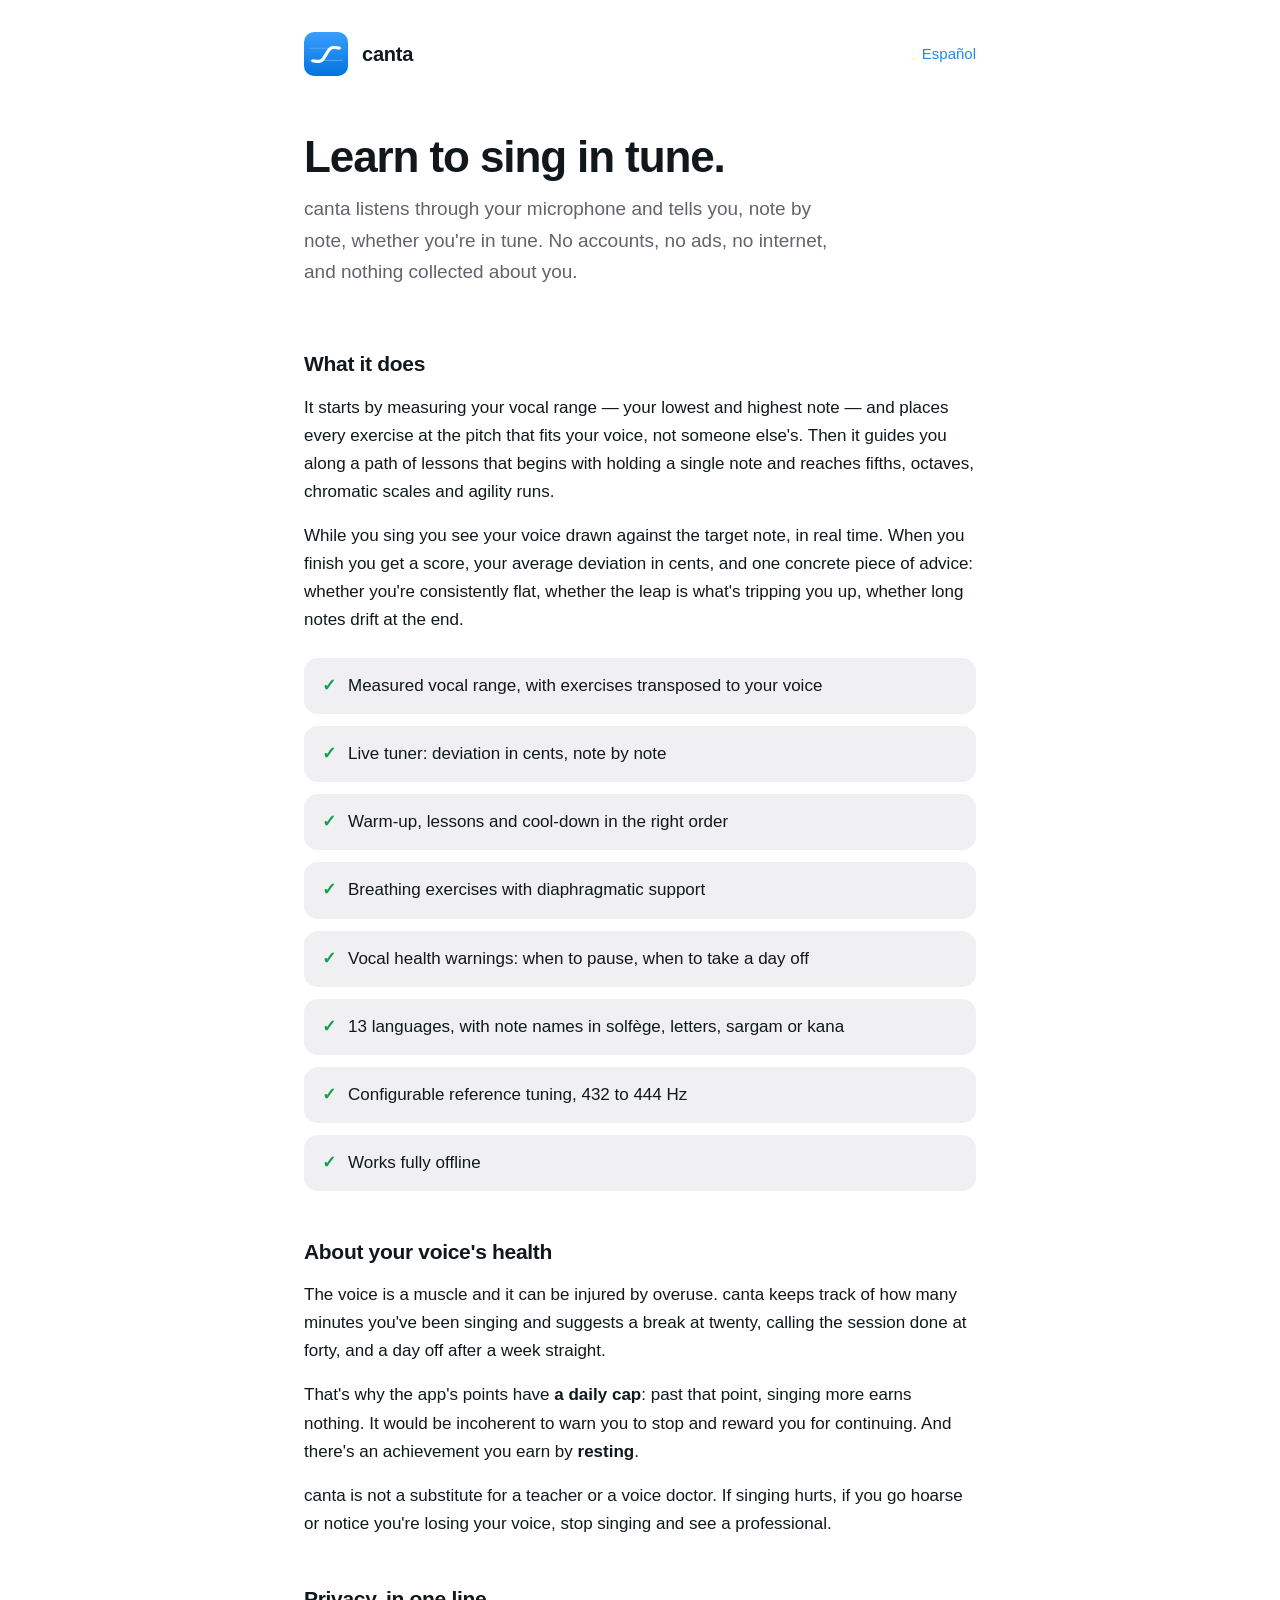
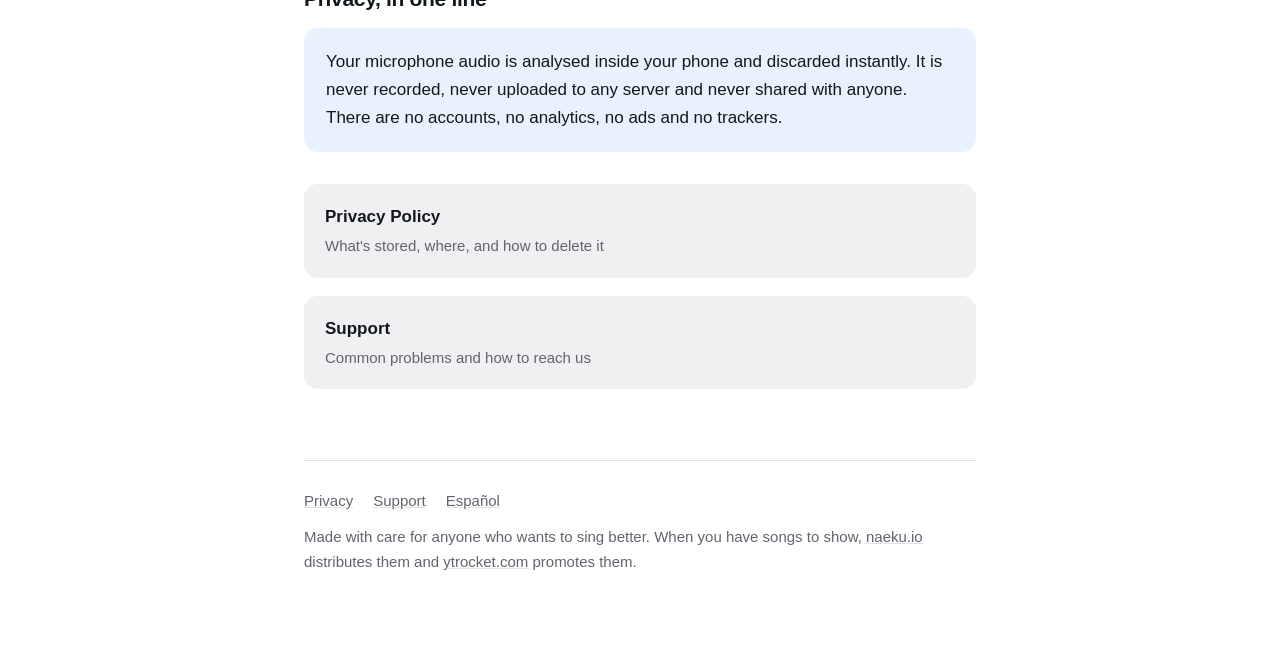
==== en.html @ 2e2c88a8 "Sitio de soporte y políticas de canta Sirve las dos URL públicas que exigen App Store y Google Play:" ====
<!doctype html>
<html lang="en">
  <head>
    <meta charset="utf-8" />
    <meta name="viewport" content="width=device-width, initial-scale=1" />
    <title>canta — the singing trainer that listens</title>
    <meta
      name="description"
      content="canta is a free singing trainer that listens to your voice and tells you whether you're in tune, note by note. Works offline and collects no data."
    />
    <link rel="icon" href="assets/favicon.png" />
    <link rel="stylesheet" href="styles.css" />
    <link rel="alternate" hreflang="en" href="en.html" />
    <link rel="alternate" hreflang="es" href="index.html" />
  </head>
  <body>
    <div class="wrap">
      <header class="site">
        <img src="assets/icon.png" alt="" />
        <a class="name" href="en.html">canta</a>
        <span class="spacer"></span>
        <a class="lang" href="index.html">Español</a>
      </header>

      <section class="hero">
        <h1>Learn to sing in tune.</h1>
        <p class="lede">
          canta listens through your microphone and tells you, note by note, whether you're in tune.
          No accounts, no ads, no internet, and nothing collected about you.
        </p>
      </section>

      <h2>What it does</h2>
      <p>
        It starts by measuring your vocal range — your lowest and highest note — and places every
        exercise at the pitch that fits your voice, not someone else's. Then it guides you along a
        path of lessons that begins with holding a single note and reaches fifths, octaves, chromatic
        scales and agility runs.
      </p>
      <p>
        While you sing you see your voice drawn against the target note, in real time. When you
        finish you get a score, your average deviation in cents, and one concrete piece of advice:
        whether you're consistently flat, whether the leap is what's tripping you up, whether long
        notes drift at the end.
      </p>

      <ul class="facts">
        <li><span class="tick">✓</span> <span>Measured vocal range, with exercises transposed to your voice</span></li>
        <li><span class="tick">✓</span> <span>Live tuner: deviation in cents, note by note</span></li>
        <li><span class="tick">✓</span> <span>Warm-up, lessons and cool-down in the right order</span></li>
        <li><span class="tick">✓</span> <span>Breathing exercises with diaphragmatic support</span></li>
        <li><span class="tick">✓</span> <span>Vocal health warnings: when to pause, when to take a day off</span></li>
        <li><span class="tick">✓</span> <span>13 languages, with note names in solfège, letters, sargam or kana</span></li>
        <li><span class="tick">✓</span> <span>Configurable reference tuning, 432 to 444 Hz</span></li>
        <li><span class="tick">✓</span> <span>Works fully offline</span></li>
      </ul>

      <h2>About your voice's health</h2>
      <p>
        The voice is a muscle and it can be injured by overuse. canta keeps track of how many minutes
        you've been singing and suggests a break at twenty, calling the session done at forty, and a
        day off after a week straight.
      </p>
      <p>
        That's why the app's points have <strong>a daily cap</strong>: past that point, singing more
        earns nothing. It would be incoherent to warn you to stop and reward you for continuing. And
        there's an achievement you earn by <strong>resting</strong>.
      </p>
      <p>
        canta is not a substitute for a teacher or a voice doctor. If singing hurts, if you go hoarse
        or notice you're losing your voice, stop singing and see a professional.
      </p>

      <h2>Privacy, in one line</h2>
      <div class="callout">
        <p>
          Your microphone audio is analysed inside your phone and discarded instantly. It is never
          recorded, never uploaded to any server and never shared with anyone. There are no accounts,
          no analytics, no ads and no trackers.
        </p>
      </div>

      <ul class="cards">
        <li>
          <a href="privacy.html">
            <span class="title">Privacy Policy</span>
            <span class="sub">What's stored, where, and how to delete it</span>
          </a>
        </li>
        <li>
          <a href="support.html">
            <span class="title">Support</span>
            <span class="sub">Common problems and how to reach us</span>
          </a>
        </li>
      </ul>

      <footer class="site">
        <div class="links">
          <a href="privacy.html">Privacy</a>
          <a href="support.html">Support</a>
          <a href="index.html">Español</a>
        </div>
        <p>
          Made with care for anyone who wants to sing better. When you have songs to show,
          <a href="https://naeku.io">naeku.io</a> distributes them and
          <a href="https://ytrocket.com">ytrocket.com</a> promotes them.
        </p>
      </footer>
    </div>
  </body>
</html>
---- styles.css ----
/* canta — sitio de soporte y políticas.
   Una sola hoja para todas las páginas. Sin fuentes ni recursos externos:
   la página carga igual de rápido en una conexión mala y no filtra visitas
   a terceros, que sería contradictorio en un sitio que promete no rastrear. */

:root {
  --bg: #ffffff;
  --bg-elevated: #f0f0f3;
  --border: #e0e1e6;
  --text: #11181c;
  --text-secondary: #60646c;
  --accent: #208aef;
  --accent-quiet: #e8f2fd;
  --tuned: #12a150;
  --radius: 14px;
  --measure: 42rem;
  color-scheme: light dark;
}

@media (prefers-color-scheme: dark) {
  :root {
    --bg: #000000;
    --bg-elevated: #17181a;
    --border: #2e3135;
    --text: #f4f5f6;
    --text-secondary: #b0b4ba;
    --accent: #4da3f5;
    --accent-quiet: #10243a;
    --tuned: #3dd68c;
  }
}

* {
  box-sizing: border-box;
}

html {
  -webkit-text-size-adjust: 100%;
}

body {
  margin: 0;
  padding: 0 1.5rem 5rem;
  background: var(--bg);
  color: var(--text);
  font-family: -apple-system, BlinkMacSystemFont, 'Segoe UI', Roboto, 'Helvetica Neue', Arial,
    sans-serif;
  font-size: 1.0625rem;
  line-height: 1.65;
  -webkit-font-smoothing: antialiased;
}

.wrap {
  max-width: var(--measure);
  margin: 0 auto;
}

/* --- Cabecera --- */

header.site {
  display: flex;
  align-items: center;
  gap: 0.875rem;
  padding: 2rem 0 0;
}

header.site img {
  width: 44px;
  height: 44px;
  border-radius: 10px;
  display: block;
}

header.site .name {
  font-size: 1.25rem;
  font-weight: 650;
  letter-spacing: -0.01em;
  text-decoration: none;
  color: var(--text);
}

header.site .spacer {
  flex: 1;
}

header.site .lang {
  font-size: 0.9375rem;
  color: var(--accent);
  text-decoration: none;
}

header.site .lang:hover {
  text-decoration: underline;
}

/* --- Portada --- */

.hero {
  padding: 3.5rem 0 1rem;
}

.hero img.mark {
  width: 96px;
  height: 96px;
  border-radius: 22px;
  display: block;
  margin-bottom: 1.75rem;
}

h1 {
  font-size: clamp(2rem, 6vw, 2.75rem);
  line-height: 1.12;
  letter-spacing: -0.025em;
  font-weight: 700;
  margin: 0 0 0.75rem;
}

.lede {
  font-size: 1.1875rem;
  color: var(--text-secondary);
  margin: 0;
  max-width: 34rem;
}

h2 {
  font-size: 1.3125rem;
  letter-spacing: -0.015em;
  font-weight: 650;
  margin: 2.75rem 0 0.75rem;
}

h3 {
  font-size: 1.0625rem;
  font-weight: 650;
  margin: 1.75rem 0 0.5rem;
}

p {
  margin: 0 0 1rem;
}

ul {
  margin: 0 0 1rem;
  padding-left: 1.25rem;
}

li {
  margin-bottom: 0.4rem;
}

a {
  color: var(--accent);
}

strong {
  font-weight: 650;
}

code {
  font-family: ui-monospace, SFMono-Regular, Menlo, Consolas, monospace;
  font-size: 0.9em;
  background: var(--bg-elevated);
  padding: 0.1em 0.4em;
  border-radius: 5px;
}

hr {
  border: 0;
  border-top: 1px solid var(--border);
  margin: 3rem 0;
}

.updated {
  font-size: 0.9375rem;
  color: var(--text-secondary);
  margin: 0 0 2rem;
}

/* --- Resumen destacado --- */

.callout {
  background: var(--accent-quiet);
  border-radius: var(--radius);
  padding: 1.25rem 1.375rem;
  margin: 0 0 2rem;
}

.callout p:last-child {
  margin-bottom: 0;
}

/* --- Rejilla de puntos --- */

.facts {
  list-style: none;
  padding: 0;
  margin: 1.5rem 0 0;
  display: grid;
  gap: 0.75rem;
}

.facts li {
  display: flex;
  gap: 0.75rem;
  align-items: baseline;
  background: var(--bg-elevated);
  border-radius: var(--radius);
  padding: 0.875rem 1.125rem;
  margin: 0;
}

.facts .tick {
  color: var(--tuned);
  font-weight: 700;
  flex-shrink: 0;
}

/* --- Tarjetas de enlace --- */

.cards {
  display: grid;
  gap: 0.75rem;
  margin: 1.5rem 0 0;
  padding: 0;
  list-style: none;
}

.cards a {
  display: block;
  background: var(--bg-elevated);
  border: 1px solid transparent;
  border-radius: var(--radius);
  padding: 1.125rem 1.25rem;
  text-decoration: none;
  color: inherit;
}

.cards a:hover {
  border-color: var(--accent);
}

.cards .title {
  font-weight: 650;
  display: block;
  margin-bottom: 0.15rem;
}

.cards .sub {
  color: var(--text-secondary);
  font-size: 0.9375rem;
  display: block;
}

/* --- Pie --- */

footer.site {
  margin-top: 4rem;
  padding-top: 1.75rem;
  border-top: 1px solid var(--border);
  font-size: 0.9375rem;
  color: var(--text-secondary);
}

footer.site a {
  color: var(--text-secondary);
  text-decoration: underline;
  text-decoration-color: var(--border);
}

footer.site a:hover {
  color: var(--accent);
}

footer.site .links {
  display: flex;
  flex-wrap: wrap;
  gap: 0.375rem 1.25rem;
  margin-bottom: 0.75rem;
}
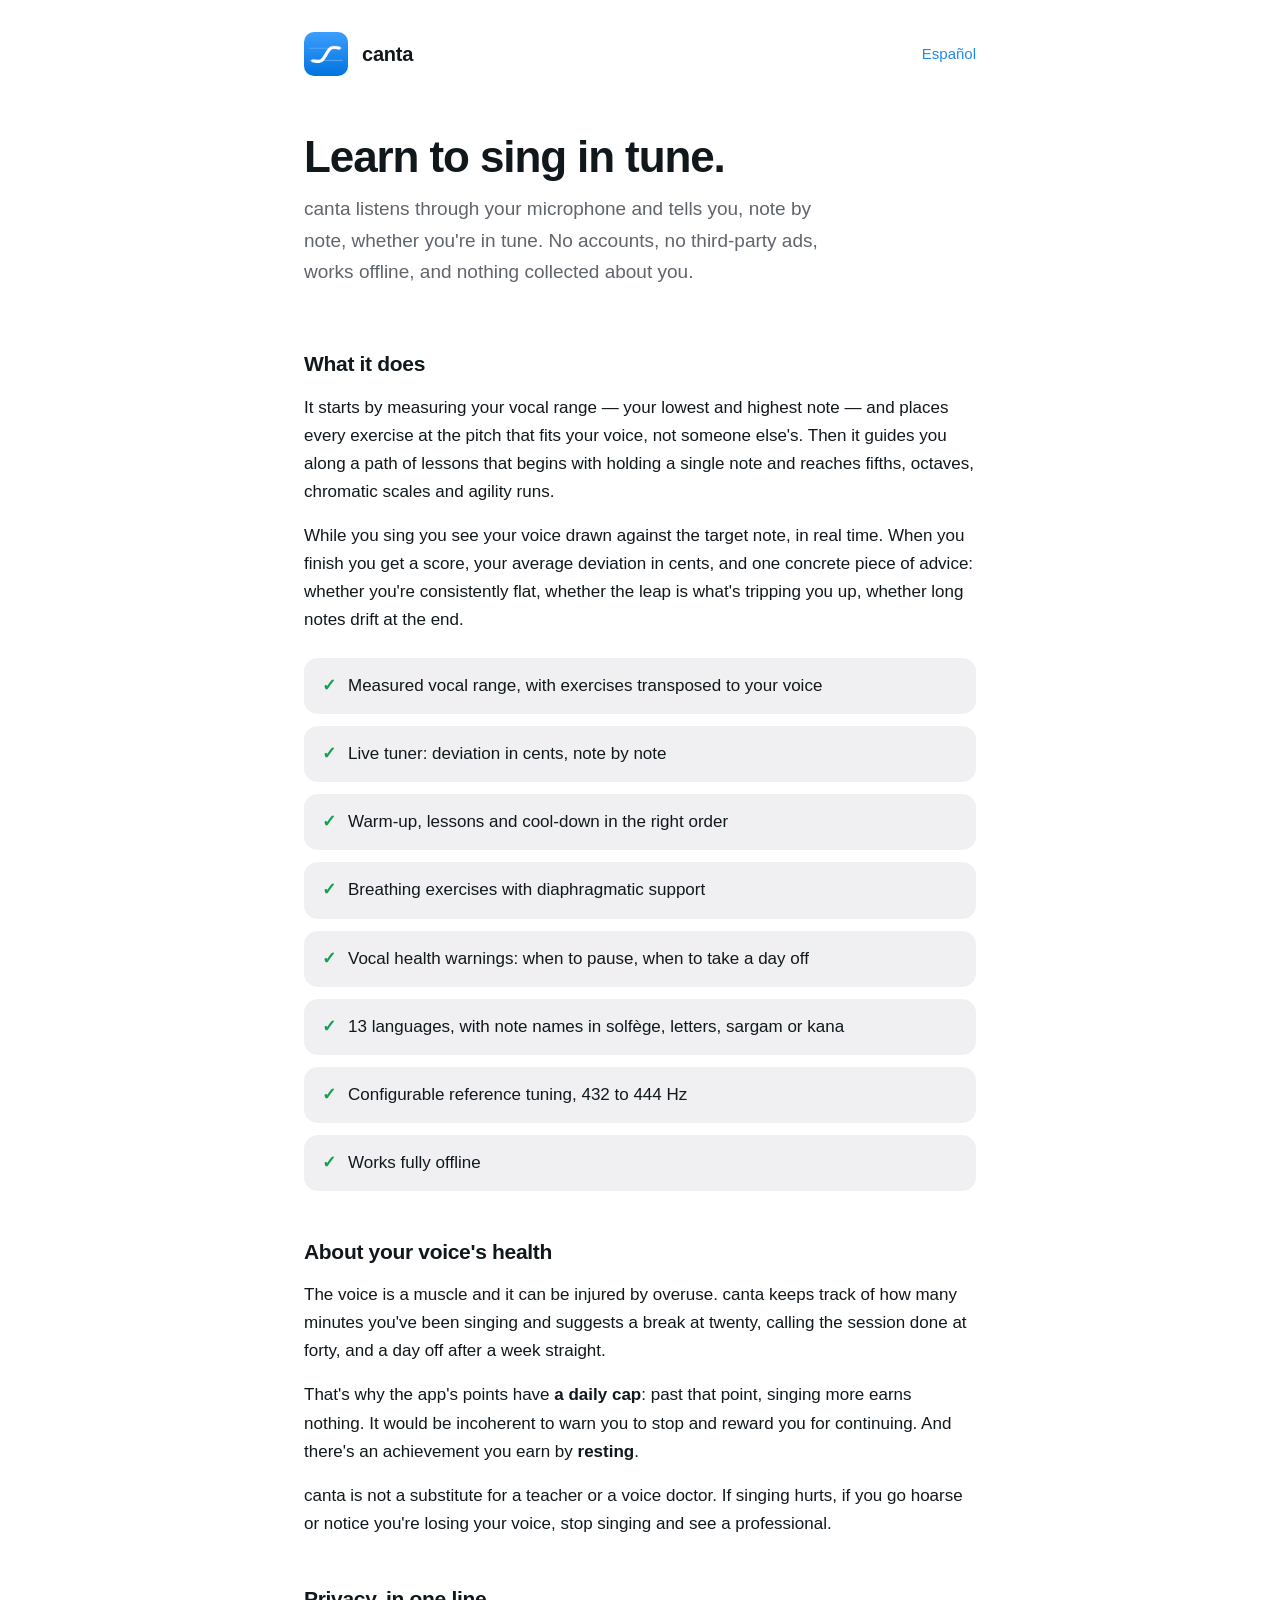
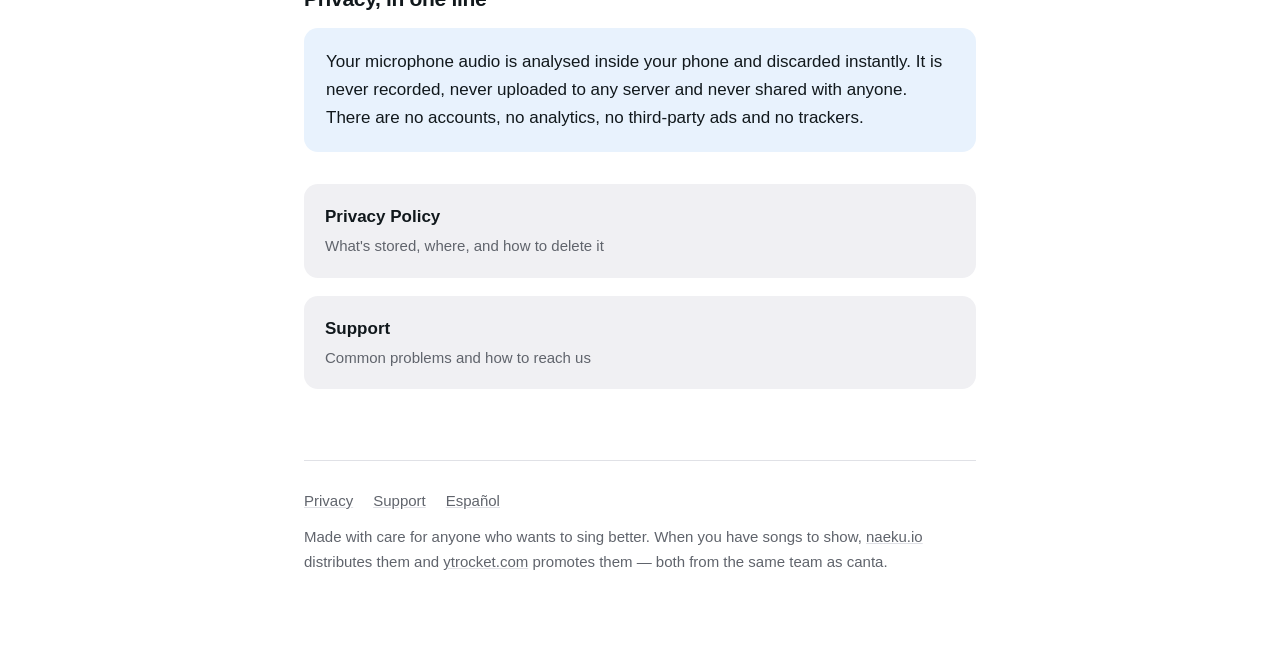
==== commit eacc0dc0: "Declarar el vínculo con naeku y ytrocket" ====
--- a/en.html
+++ b/en.html
@@ -26,7 +26,7 @@
         <h1>Learn to sing in tune.</h1>
         <p class="lede">
           canta listens through your microphone and tells you, note by note, whether you're in tune.
-          No accounts, no ads, no internet, and nothing collected about you.
+          No accounts, no third-party ads, works offline, and nothing collected about you.
         </p>
       </section>
 
@@ -76,7 +76,7 @@
         <p>
           Your microphone audio is analysed inside your phone and discarded instantly. It is never
           recorded, never uploaded to any server and never shared with anyone. There are no accounts,
-          no analytics, no ads and no trackers.
+          no analytics, no third-party ads and no trackers.
         </p>
       </div>
 
@@ -104,7 +104,8 @@
         <p>
           Made with care for anyone who wants to sing better. When you have songs to show,
           <a href="https://naeku.io">naeku.io</a> distributes them and
-          <a href="https://ytrocket.com">ytrocket.com</a> promotes them.
+          <a href="https://ytrocket.com">ytrocket.com</a> promotes them — both from the same team
+          as canta.
         </p>
       </footer>
     </div>
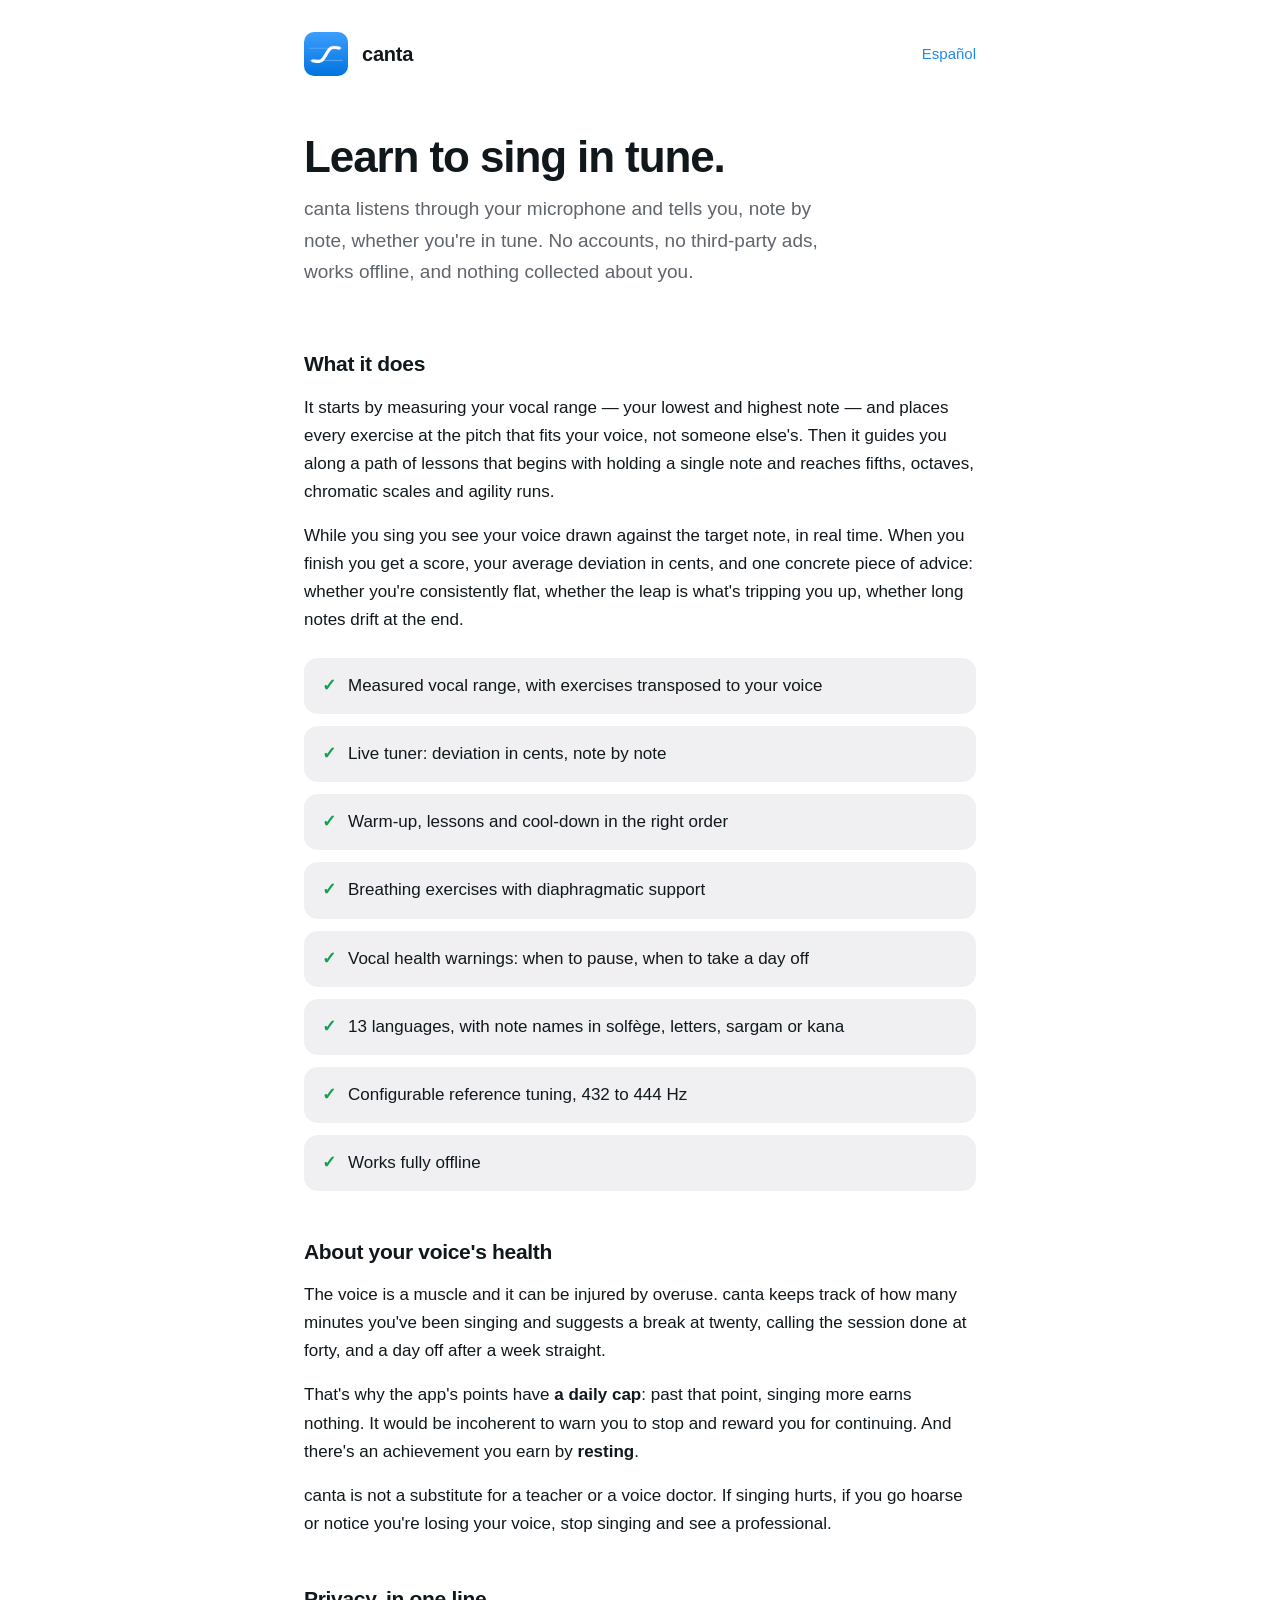
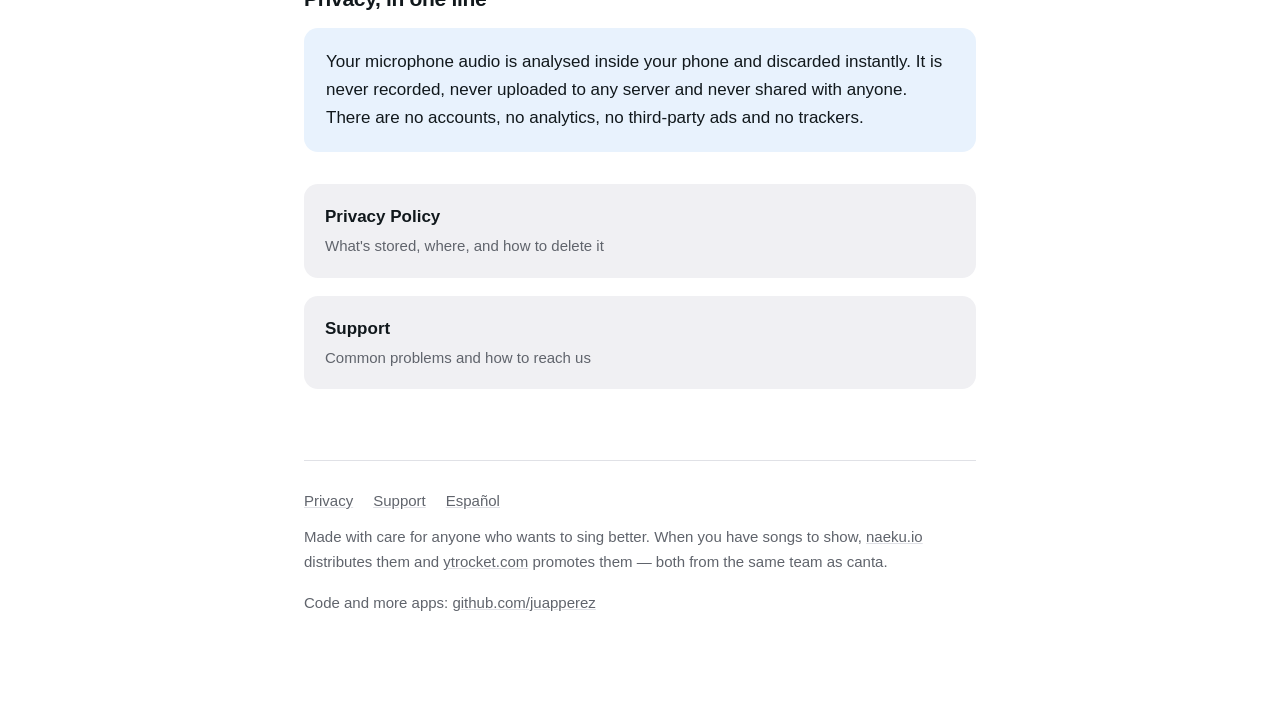
==== commit b36f91a8: "Footer: link to GitHub" ====
--- a/en.html
+++ b/en.html
@@ -107,7 +107,8 @@
           <a href="https://ytrocket.com">ytrocket.com</a> promotes them — both from the same team
           as canta.
         </p>
-      </footer>
+        <p class="gh">Code and more apps: <a href="https://github.com/juapperez">github.com/juapperez</a></p>
+</footer>
     </div>
   </body>
 </html>
